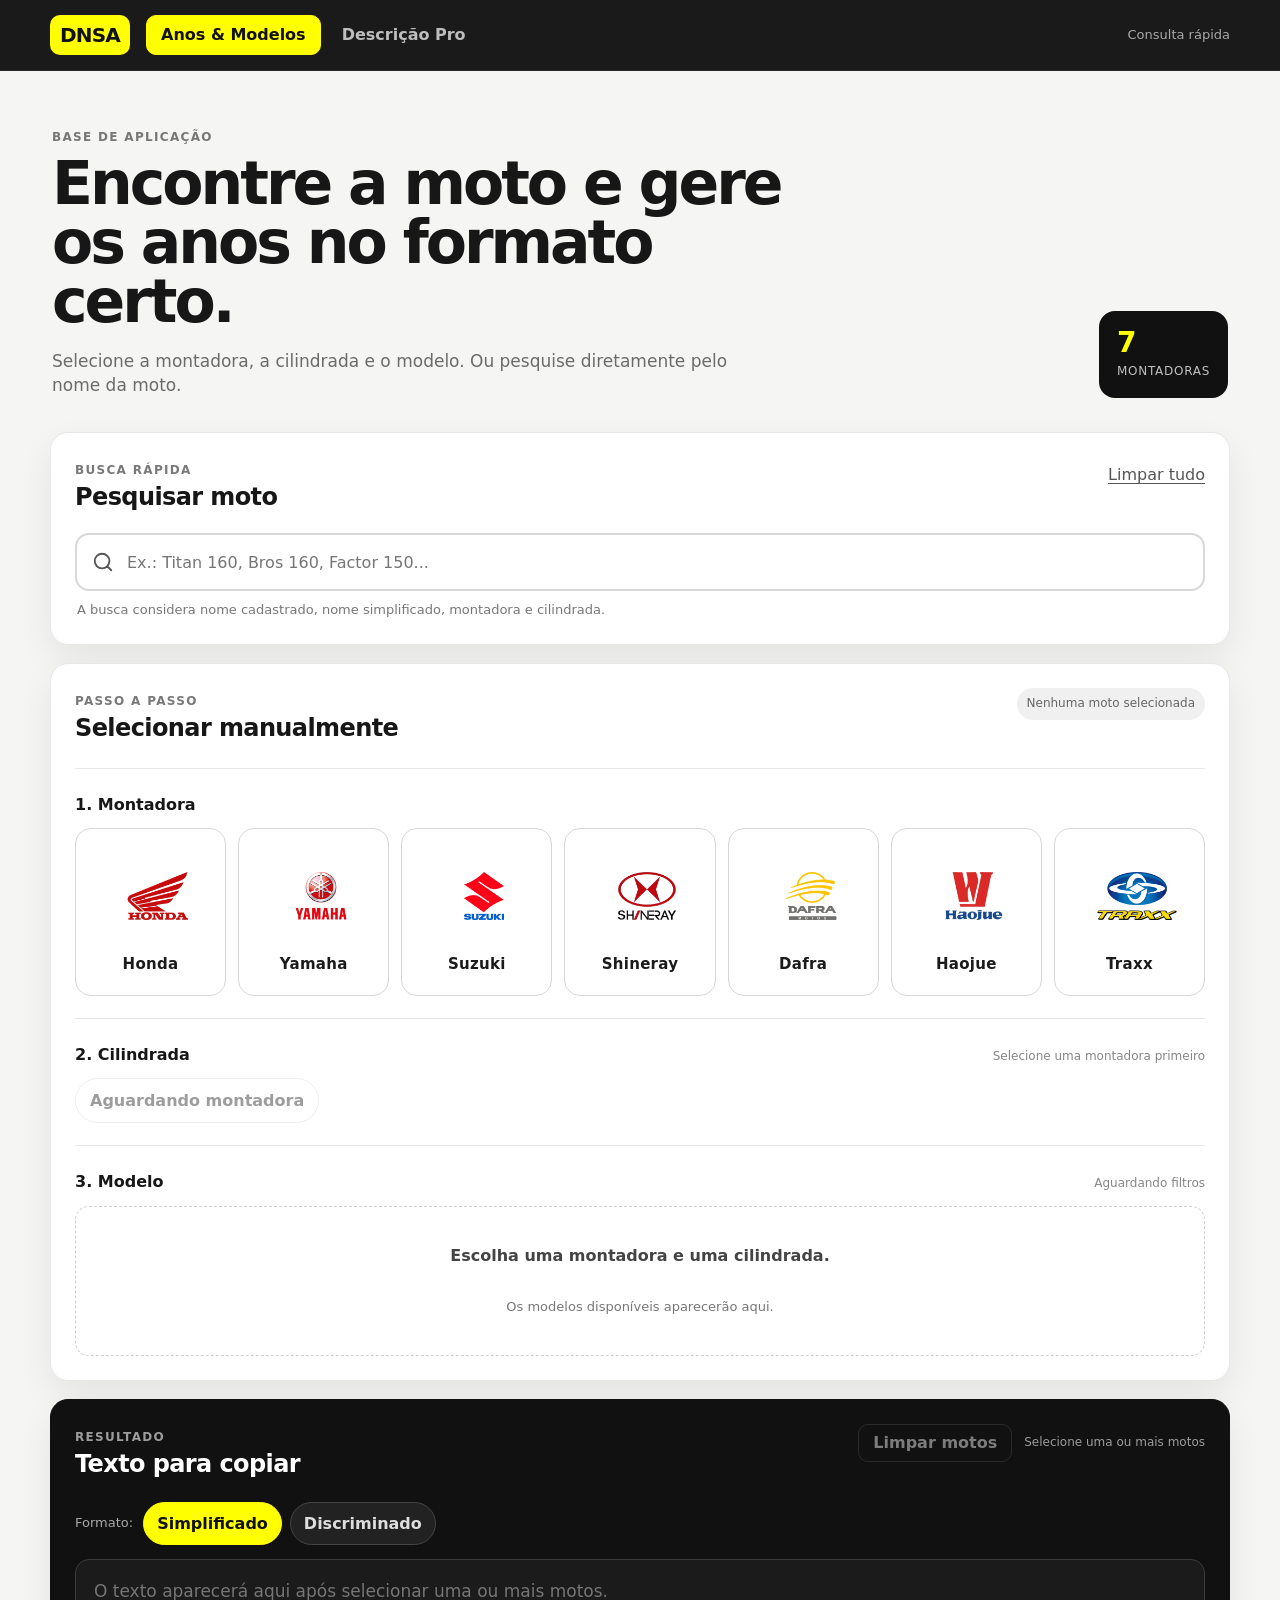
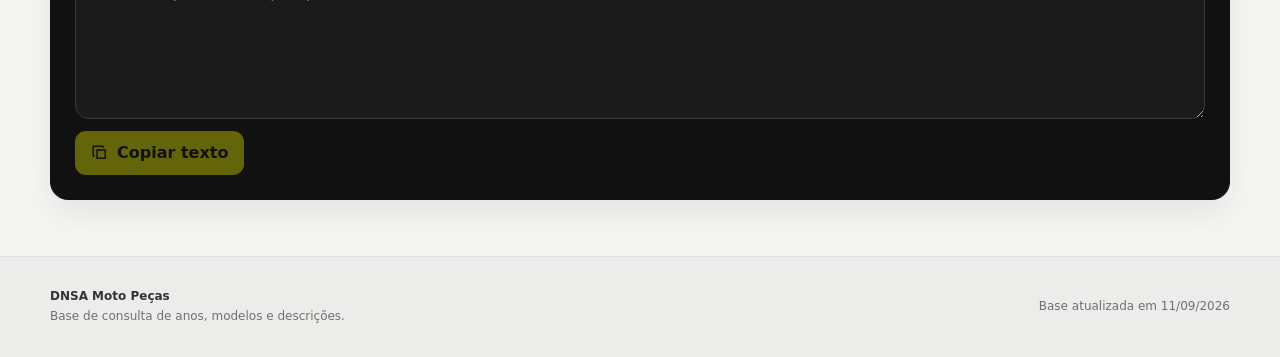
==== index.html @ 3f9e7175 "v1.0" ====
<!doctype html>
<html lang="pt-BR">
<head>
  <meta charset="utf-8">
  <meta name="viewport" content="width=device-width, initial-scale=1">
  <meta name="theme-color" content="#111111">
  <meta name="description" content="Consulta rápida de modelos de motocicletas, anos de aplicação e geração de descrições para anúncios.">
  <title>DNSA | Anos, Modelos e Descrição Pro</title>
  <link rel="icon" href="favicon.svg" type="image/svg+xml">
  <link rel="manifest" href="manifest.webmanifest">
  <link rel="stylesheet" href="styles.css?v=9">
  <link rel="stylesheet" href="descricao-pro.css?v=1">
</head>
<body>
  <header class="topbar">
    <div class="shell topbar__inner">
      <a class="brand brand--compact" href="./" aria-label="DNSA - início">
        <span class="brand__mark">DNSA</span>
      </a>

      <nav class="top-tabs" aria-label="Ferramentas">
        <button class="top-tab is-active" type="button" data-page-target="models" aria-pressed="true">Anos &amp; Modelos</button>
        <button class="top-tab" type="button" data-page-target="description" aria-pressed="false">Descrição Pro</button>
      </nav>

      <span class="topbar__badge">Consulta rápida</span>
    </div>
  </header>

  <div id="pageModels" class="app-page is-active" data-page="models">
    <main class="shell main">
      <section class="hero">
        <div>
          <p class="eyebrow">BASE DE APLICAÇÃO</p>
          <h1>Encontre a moto e gere os anos no formato certo.</h1>
          <p class="hero__copy">Selecione a montadora, a cilindrada e o modelo. Ou pesquise diretamente pelo nome da moto.</p>
        </div>
        <div class="hero__stats" aria-label="Resumo da base">
          <div><strong id="statMakes">0</strong><span>montadoras</span></div>
        </div>
      </section>

      <section class="search-card" aria-labelledby="search-title">
        <div class="section-heading">
          <div>
            <span class="step">Busca rápida</span>
            <h2 id="search-title">Pesquisar moto</h2>
          </div>
          <button class="link-button" id="clearAllBtn" type="button">Limpar tudo</button>
        </div>

        <div class="search-wrap">
          <svg class="search-icon" viewBox="0 0 24 24" aria-hidden="true"><path d="m21 21-4.35-4.35m2.35-5.65a8 8 0 1 1-16 0 8 8 0 0 1 16 0Z"/></svg>
          <input id="searchInput" type="search" autocomplete="off" placeholder="Ex.: Titan 160, Bros 160, Factor 150..." aria-label="Pesquisar modelo">
          <button id="clearSearchBtn" class="search-clear" type="button" aria-label="Limpar pesquisa" hidden>×</button>
          <div id="suggestions" class="suggestions" hidden></div>
        </div>
        <p class="hint">A busca considera nome cadastrado, nome simplificado, montadora e cilindrada.</p>
      </section>

      <section class="selector-card" aria-labelledby="selector-title">
        <div class="section-heading">
          <div>
            <span class="step">Passo a passo</span>
            <h2 id="selector-title">Selecionar manualmente</h2>
          </div>
          <span id="selectionStatus" class="status-pill">Nenhuma moto selecionada</span>
        </div>

        <div class="filter-block">
          <div class="filter-title-row">
            <h3>1. Montadora</h3>
            <span id="makeCount" class="muted"></span>
          </div>
          <div id="makeChips" class="chips" aria-label="Montadoras"></div>
        </div>

        <div class="filter-block">
          <div class="filter-title-row">
            <h3>2. Cilindrada</h3>
            <span id="ccHint" class="muted">Selecione uma montadora primeiro</span>
          </div>
          <div id="ccChips" class="chips chips--cc" aria-label="Cilindradas"></div>
        </div>

        <div class="filter-block filter-block--models">
          <div class="filter-title-row">
            <h3>3. Modelo</h3>
            <span id="modelCount" class="muted">Aguardando filtros</span>
          </div>
          <div id="modelsGrid" class="models-grid" aria-live="polite">
            <div class="empty-state">
              <strong>Escolha uma montadora e uma cilindrada.</strong>
              <span>Os modelos disponíveis aparecerão aqui.</span>
            </div>
          </div>
        </div>
      </section>

      <section id="resultSection" class="result-card" aria-labelledby="result-title">
        <div class="result-card__header">
          <div>
            <span class="step step--dark">Resultado</span>
            <h2 id="result-title">Texto para copiar</h2>
          </div>
          <div id="resultHeaderActions" class="result-header-actions">
            <button id="clearSelectedBtn" class="result-clear-btn" type="button" disabled>Limpar motos</button>
            <span id="resultMeta" class="result-meta">Selecione uma ou mais motos</span>
          </div>
        </div>

        <div class="format-row" role="group" aria-label="Formato do texto">
          <span class="format-label">Formato:</span>
          <button id="simpleBtn" type="button" class="format-btn is-active" aria-pressed="true">Simplificado</button>
          <button id="detailedBtn" type="button" class="format-btn" aria-pressed="false">Discriminado</button>
        </div>

        <div class="output-wrap">
          <textarea id="outputText" rows="4" readonly placeholder="O texto aparecerá aqui após selecionar a moto."></textarea>
          <button id="copyBtn" class="copy-btn" type="button" disabled>
            <svg viewBox="0 0 24 24" aria-hidden="true"><path d="M8 8h11v11H8zM5 16H3V3h13v2"/></svg>
            <span>Copiar texto</span>
          </button>
        </div>

        <div id="yearsPreview" class="years-preview" hidden>
          <span id="previewTitle" class="years-preview__label">Anos:</span>
          <div id="yearBadges" class="year-badges"></div>
        </div>
      </section>
    </main>
  </div>

  <div id="pageDescription" class="app-page" data-page="description" hidden>
    <main class="shell main">
      <section class="hero description-hero">
        <div>
          <p class="eyebrow">DESCRIÇÃO COM IA</p>
          <h1>Transforme dados secos em uma descrição pronta para vender.</h1>
          <p class="hero__copy">Cole o título e os produtos do kit. A IA cruza os modelos com a base de anos do site e monta uma descrição clara para Mercado Livre e Shopee.</p>
        </div>
        <div class="hero__stats" aria-label="Recurso">
          <div><strong>IA</strong><span>Descrição Pro</span></div>
        </div>
      </section>

      <section class="description-card" aria-labelledby="description-title">
        <div class="section-heading">
          <div>
            <span class="step">Entrada</span>
            <h2 id="description-title">Dados do anúncio</h2>
          </div>
          <button id="clearDescriptionBtn" class="link-button" type="button">Limpar</button>
        </div>

        <div class="description-form">
          <label class="field">
            <span class="field__label">Título</span>
            <input id="adTitleInput" type="text" autocomplete="off" placeholder="Ex.: Par Coxim Apoio Tanque Dianteiro Bros 125, Bros 150, Falcon">
          </label>

          <label class="field">
            <span class="field__label">Produtos do kit</span>
            <textarea id="kitProductsInput" rows="8" placeholder="Cole os produtos exatamente como estão cadastrados, todos no mesmo bloco."></textarea>
          </label>

          <p class="description-hint">A IA usa a base local de motos e anos como referência de aplicação. Ela não deve inventar anos fora da base.</p>

          <button id="generateDescriptionBtn" class="ai-generate-btn" type="button">
            <span class="ai-generate-btn__icon">✦</span>
            <span>Gerar descrição</span>
          </button>

          <div id="descriptionStatus" class="description-status" role="status" aria-live="polite"></div>
        </div>
      </section>

      <section id="descriptionResultCard" class="description-result-card" aria-labelledby="description-result-title">
        <div class="description-result-card__header">
          <div>
            <span class="step step--dark">Resultado</span>
            <h2 id="description-result-title">Descrição pronta</h2>
          </div>
          <span id="applicationMatchMeta" class="result-meta">Aguardando geração</span>
        </div>

        <div class="output-wrap description-output-wrap">
          <textarea id="descriptionOutput" rows="18" readonly placeholder="A descrição gerada aparecerá aqui."></textarea>
          <button id="copyDescriptionBtn" class="copy-btn" type="button" disabled>
            <svg viewBox="0 0 24 24" aria-hidden="true"><path d="M8 8h11v11H8zM5 16H3V3h13v2"/></svg>
            <span>Copiar descrição</span>
          </button>
        </div>
      </section>
    </main>
  </div>

  <div id="toast" class="toast" role="status" aria-live="polite">Texto copiado!</div>

  <footer class="footer">
    <div class="shell footer__inner">
      <div>
        <strong>DNSA Moto Peças</strong>
        <span>Base de consulta de anos, modelos e descrições.</span>
      </div>
      <span>Base atualizada em 11/09/2026</span>
    </div>
  </footer>

  <script src="data.js?v=9"></script>
  <script src="app.js?v=9"></script>
  <script>
  window.DNSA_AI_ENDPOINT = "https://dnsa-descricao-pro.ecommercednsa.workers.dev";
  </script>
  <script src="descricao-pro.js?v=2"></script>
</body>
</html>
---- styles.css ----
:root {
  --yellow: #ffff00;
  --black: #111111;
  --ink: #171717;
  --muted: #6b6b6b;
  --line: #e7e7e7;
  --surface: #ffffff;
  --page: #f5f5f3;
  --soft: #f0f0ed;
  --radius: 18px;
  --shadow: 0 14px 35px rgba(0,0,0,.07);
}

* { box-sizing: border-box; }

html { scroll-behavior: smooth; }

body {
  margin: 0;
  font-family: Inter, ui-sans-serif, system-ui, -apple-system, BlinkMacSystemFont, "Segoe UI", sans-serif;
  color: var(--ink);
  background: var(--page);
  line-height: 1.45;
}

button, input, textarea { font: inherit; }

button { cursor: pointer; }

.shell {
  width: min(1180px, calc(100% - 32px));
  margin: 0 auto;
}

.topbar {
  position: sticky;
  top: 0;
  z-index: 30;
  background: rgba(17,17,17,.96);
  border-bottom: 1px solid #292929;
  backdrop-filter: blur(12px);
}

.topbar__inner {
  min-height: 70px;
  display: flex;
  align-items: center;
  justify-content: space-between;
  gap: 16px;
}

.brand {
  display: inline-flex;
  align-items: center;
  gap: 10px;
  color: white;
  text-decoration: none;
  font-weight: 800;
}

.brand__mark {
  display: inline-grid;
  place-items: center;
  min-width: 72px;
  height: 40px;
  padding: 0 10px;
  border-radius: 10px;
  background: var(--yellow);
  color: var(--black);
  letter-spacing: -.04em;
  font-size: 20px;
}

.brand__text { font-size: 16px; color: #e6e6e6; }

.topbar__badge {
  color: #a8a8a8;
  font-size: 13px;
}

.main { padding: 34px 0 56px; }

.hero {
  display: grid;
  grid-template-columns: minmax(0, 1fr) auto;
  gap: 32px;
  align-items: end;
  padding: 24px 2px 34px;
}

.eyebrow, .step {
  margin: 0 0 8px;
  font-size: 12px;
  font-weight: 900;
  letter-spacing: .11em;
  text-transform: uppercase;
}

.eyebrow { color: #777; }

.hero h1 {
  max-width: 760px;
  margin: 0;
  font-size: clamp(34px, 5vw, 60px);
  line-height: .98;
  letter-spacing: -.05em;
}

.hero__copy {
  max-width: 720px;
  margin: 18px 0 0;
  color: var(--muted);
  font-size: 17px;
}

.hero__stats {
  display: flex;
  gap: 12px;
}

.hero__stats > div {
  min-width: 116px;
  padding: 18px;
  background: var(--black);
  color: white;
  border-radius: 16px;
}

.hero__stats strong {
  display: block;
  font-size: 28px;
  line-height: 1;
  color: var(--yellow);
}

.hero__stats span {
  display: block;
  margin-top: 6px;
  color: #bfbfbf;
  font-size: 12px;
  text-transform: uppercase;
  letter-spacing: .06em;
}

.search-card, .selector-card, .result-card {
  background: var(--surface);
  border: 1px solid var(--line);
  border-radius: var(--radius);
  box-shadow: var(--shadow);
}

.search-card, .selector-card { padding: 24px; }
.selector-card { margin-top: 18px; }

.section-heading, .result-card__header {
  display: flex;
  align-items: flex-start;
  justify-content: space-between;
  gap: 18px;
}

.section-heading h2, .result-card h2 {
  margin: 0;
  font-size: 24px;
  letter-spacing: -.025em;
}

.step { color: #797979; }

.link-button {
  border: 0;
  background: transparent;
  color: #555;
  text-decoration: underline;
  text-underline-offset: 3px;
  padding: 6px 0;
}

.link-button:hover { color: #000; }

.search-wrap {
  position: relative;
  margin-top: 18px;
}

.search-wrap input {
  width: 100%;
  height: 58px;
  padding: 0 54px 0 50px;
  border: 2px solid #d8d8d8;
  border-radius: 14px;
  outline: none;
  background: #fff;
  color: #111;
  font-size: 16px;
  transition: .18s ease;
}

.search-wrap input:focus {
  border-color: #111;
  box-shadow: 0 0 0 4px rgba(255,255,0,.45);
}

.search-icon {
  position: absolute;
  left: 17px;
  top: 18px;
  width: 22px;
  height: 22px;
  fill: none;
  stroke: #555;
  stroke-width: 2;
  stroke-linecap: round;
  z-index: 2;
}

.search-clear {
  position: absolute;
  right: 11px;
  top: 10px;
  width: 38px;
  height: 38px;
  border: 0;
  border-radius: 10px;
  background: #eee;
  color: #444;
  font-size: 26px;
  line-height: 1;
}

.suggestions {
  position: absolute;
  left: 0;
  right: 0;
  top: calc(100% + 8px);
  z-index: 20;
  overflow: hidden;
  border: 1px solid #d8d8d8;
  border-radius: 14px;
  background: white;
  box-shadow: 0 18px 45px rgba(0,0,0,.14);
}

.suggestion {
  display: grid;
  grid-template-columns: 1fr auto;
  width: 100%;
  gap: 12px;
  padding: 12px 14px;
  border: 0;
  border-bottom: 1px solid #eeeeee;
  background: white;
  text-align: left;
}

.suggestion:last-child { border-bottom: 0; }
.suggestion:hover, .suggestion:focus { background: #fafadf; outline: 0; }
.suggestion strong { display: block; }
.suggestion small { display: block; margin-top: 2px; color: #777; }
.suggestion__years { align-self: center; font-size: 12px; color: #555; white-space: nowrap; }

.hint {
  margin: 10px 2px 0;
  color: #777;
  font-size: 13px;
}

.status-pill {
  display: inline-flex;
  align-items: center;
  min-height: 32px;
  padding: 6px 10px;
  border-radius: 999px;
  background: #f0f0f0;
  color: #666;
  font-size: 12px;
  white-space: nowrap;
}

.status-pill.is-selected {
  background: #111;
  color: var(--yellow);
}

.filter-block {
  padding-top: 24px;
  margin-top: 22px;
  border-top: 1px solid var(--line);
}

.filter-title-row {
  display: flex;
  justify-content: space-between;
  align-items: baseline;
  gap: 16px;
  margin-bottom: 12px;
}

.filter-title-row h3 {
  margin: 0;
  font-size: 16px;
}

.muted {
  color: #868686;
  font-size: 12px;
}

.make-grid {
  display: grid;
  grid-template-columns: repeat(4, minmax(0, 1fr));
  gap: 12px;
}

.make-card {
  min-width: 0;
  min-height: 168px;
  padding: 16px 12px 14px;
  border: 1px solid #d7d7d7;
  border-radius: 16px;
  background: #fff;
  color: #1b1b1b;
  display: flex;
  flex-direction: column;
  align-items: center;
  justify-content: center;
  gap: 12px;
  text-align: center;
  transition: .16s ease;
}

.make-card:hover {
  border-color: #111;
  transform: translateY(-2px);
  box-shadow: 0 10px 24px rgba(0,0,0,.07);
}

.make-card.is-active {
  border-color: #111;
  box-shadow: inset 0 0 0 2px #111, 0 0 0 3px var(--yellow);
  background: #ffffe9;
}

.make-card__logo-wrap {
  width: 100%;
  height: 92px;
  display: grid;
  place-items: center;
  overflow: hidden;
  border-radius: 10px;
  background: #fff;
}

.make-card__logo {
  display: block;
  max-width: 140px;
  max-height: 88px;
  width: auto;
  height: auto;
  object-fit: contain;
}


.make-card__fallback {
  width: 72px;
  height: 72px;
  display: grid;
  place-items: center;
  border-radius: 50%;
  background: #111;
  color: var(--yellow);
  font-size: 22px;
  font-weight: 900;
}

.make-card strong {
  font-size: 15px;
  letter-spacing: .02em;
}

.chips {
  display: flex;
  flex-wrap: wrap;
  gap: 8px;
}

.chip {
  border: 1px solid #d8d8d8;
  border-radius: 999px;
  padding: 10px 14px;
  background: white;
  color: #282828;
  font-weight: 750;
  transition: .15s ease;
}

.chip:hover {
  border-color: #888;
  transform: translateY(-1px);
}

.chip.is-active {
  background: var(--yellow);
  border-color: var(--black);
  color: var(--black);
  box-shadow: 0 0 0 2px #111;
}

.chip:disabled {
  cursor: not-allowed;
  opacity: .45;
  transform: none;
}

.chips--cc .chip { min-width: 76px; }

.models-grid {
  display: grid;
  grid-template-columns: repeat(3, minmax(0, 1fr));
  gap: 12px;
}

.model-card {
  display: flex;
  flex-direction: column;
  min-height: 128px;
  padding: 15px;
  border: 1px solid #dedede;
  border-radius: 14px;
  background: #fff;
  text-align: left;
  transition: .16s ease;
}

.model-card:hover {
  border-color: #111;
  transform: translateY(-2px);
  box-shadow: 0 10px 22px rgba(0,0,0,.06);
}

.model-card.is-selected {
  border-color: #111;
  box-shadow: inset 0 0 0 2px #111;
  background: #ffffe6;
}

.model-card__top {
  display: flex;
  align-items: center;
  justify-content: space-between;
  gap: 8px;
  margin-bottom: 9px;
}

.model-card__make {
  color: #777;
  font-size: 10px;
  font-weight: 900;
  letter-spacing: .07em;
}

.model-card__cc {
  border-radius: 999px;
  background: #111;
  color: var(--yellow);
  padding: 4px 7px;
  font-size: 10px;
  font-weight: 900;
}

.model-card strong {
  font-size: 15px;
  line-height: 1.25;
}

.model-card__years {
  margin-top: auto;
  padding-top: 9px;
  color: #666;
  font-size: 12px;
}

.empty-state {
  grid-column: 1 / -1;
  display: grid;
  place-items: center;
  min-height: 150px;
  padding: 24px;
  border: 1px dashed #cfcfcf;
  border-radius: 14px;
  color: #777;
  text-align: center;
}

.empty-state strong { color: #444; }
.empty-state span { margin-top: 4px; font-size: 13px; }

.result-card {
  margin-top: 18px;
  overflow: hidden;
  background: #111;
  border-color: #111;
  color: #fff;
}

.result-card__header { padding: 24px 24px 0; }
.result-header-actions {
  display: flex;
  align-items: center;
  gap: 12px;
  flex-wrap: wrap;
  justify-content: flex-end;
}

.result-clear-btn {
  min-height: 38px;
  padding: 0 14px;
  border: 1px solid #4a4a4a;
  border-radius: 10px;
  background: transparent;
  color: #fff;
  font-weight: 800;
}

.result-clear-btn:hover:not(:disabled) {
  border-color: var(--yellow);
  color: var(--yellow);
}

.result-clear-btn:disabled {
  cursor: not-allowed;
  opacity: .45;
}
.step--dark { color: #9d9d9d; }
.result-meta { color: #9d9d9d; font-size: 12px; }

.format-row {
  display: flex;
  flex-wrap: wrap;
  align-items: center;
  gap: 8px;
  padding: 20px 24px 14px;
}

.format-label { color: #a8a8a8; font-size: 13px; margin-right: 2px; }

.format-btn {
  border: 1px solid #444;
  border-radius: 999px;
  background: #222;
  color: #ddd;
  padding: 9px 13px;
  font-weight: 750;
}

.format-btn.is-active {
  background: var(--yellow);
  border-color: var(--yellow);
  color: #111;
}

.output-wrap {
  padding: 0 24px 24px;
}

.output-wrap textarea {
  display: block;
  width: 100%;
  min-height: 160px;
  resize: vertical;
  border: 1px solid #3c3c3c;
  border-radius: 14px;
  outline: none;
  padding: 18px;
  background: #1b1b1b;
  color: white;
  font-size: 17px;
  line-height: 1.6;
}

.output-wrap textarea:focus { border-color: var(--yellow); }

.copy-btn {
  display: inline-flex;
  align-items: center;
  gap: 8px;
  min-height: 44px;
  margin-top: 12px;
  padding: 0 16px;
  border: 0;
  border-radius: 11px;
  background: var(--yellow);
  color: #111;
  font-weight: 900;
}

.copy-btn:disabled {
  cursor: not-allowed;
  opacity: .35;
}

.copy-btn svg {
  width: 18px;
  height: 18px;
  fill: none;
  stroke: currentColor;
  stroke-width: 2;
  stroke-linejoin: round;
}

.years-preview {
  padding: 18px 24px 24px;
  border-top: 1px solid #2c2c2c;
}

.years-preview__label {
  display: block;
  margin-bottom: 9px;
  color: #aaa;
  font-size: 12px;
}

.year-badges {
  display: flex;
  flex-wrap: wrap;
  gap: 6px;
}

.year-badge {
  padding: 5px 8px;
  border-radius: 7px;
  background: #292929;
  color: #e8e8e8;
  font-size: 12px;
}

.toast {
  position: fixed;
  left: 50%;
  bottom: 24px;
  z-index: 50;
  transform: translate(-50%, 20px);
  opacity: 0;
  pointer-events: none;
  border-radius: 999px;
  padding: 11px 16px;
  background: #111;
  color: var(--yellow);
  box-shadow: 0 12px 30px rgba(0,0,0,.25);
  font-weight: 800;
  transition: .2s ease;
}

.toast.is-visible {
  transform: translate(-50%, 0);
  opacity: 1;
}

.footer {
  border-top: 1px solid #dedede;
  background: #ececea;
}

.footer__inner {
  min-height: 100px;
  display: flex;
  align-items: center;
  justify-content: space-between;
  gap: 24px;
  color: #707070;
  font-size: 12px;
}

.footer__inner div { display: grid; gap: 3px; }
.footer__inner strong { color: #333; }

.make-grid {
  display: grid;
  grid-template-columns: repeat(7, minmax(0, 1fr));
  gap: 12px;
}

@media (max-width: 860px) {
  .hero { grid-template-columns: 1fr; }
  .hero__stats { justify-content: flex-start; }
  .models-grid { grid-template-columns: repeat(2, minmax(0, 1fr)); }
  .make-grid { grid-template-columns: repeat(3, minmax(130px, 1fr)); }
}


@media (max-width: 580px) {
  .shell { width: min(100% - 20px, 1180px); }
  .topbar__inner { min-height: 62px; }
  .brand__text, .topbar__badge { display: none; }
  .main { padding-top: 20px; }
  .hero { gap: 22px; padding-bottom: 26px; }
  .hero h1 { font-size: 38px; }
  .hero__copy { font-size: 15px; }
  .hero__stats { width: 100%; }
  .hero__stats > div { flex: 1; min-width: 0; }
  .search-card, .selector-card { padding: 18px; }
  .section-heading { align-items: center; }
  .section-heading h2, .result-card h2 { font-size: 20px; }
  .status-pill { display: none; }
  .models-grid { grid-template-columns: 1fr; }
  .make-grid { grid-template-columns: repeat(2, minmax(0, 1fr)); gap: 9px; }
  .make-card { min-height: 148px; padding: 14px 10px; }
  .make-card__logo-wrap { height: 82px; }
  .make-card__logo { max-width: 120px; max-height: 76px; }
  .model-card { min-height: 110px; }
  .result-card__header, .format-row, .output-wrap, .years-preview { padding-left: 18px; padding-right: 18px; }
  .result-header-actions { width: 100%; justify-content: space-between; }
  .footer__inner { padding: 20px 0; align-items: flex-start; flex-direction: column; justify-content: center; }
}
---- descricao-pro.css ----
/* Descrição Pro + navegação.
   O styles.css original permanece separado e sem alterações de layout. */

.brand--compact { flex: 0 0 auto; }

.top-tabs {
  display: flex;
  align-items: center;
  gap: 6px;
  margin-right: auto;
}

.top-tab {
  min-height: 40px;
  padding: 0 14px;
  border: 1px solid transparent;
  border-radius: 10px;
  background: transparent;
  color: #bdbdbd;
  font-weight: 850;
  transition: .16s ease;
}

.top-tab:hover { color: #fff; background: #252525; }

.top-tab.is-active {
  background: var(--yellow);
  color: #111;
  border-color: var(--yellow);
}

.app-page[hidden] { display: none !important; }
.description-hero h1 { max-width: 880px; }

.description-card,
.description-result-card {
  margin-top: 18px;
  background: var(--surface);
  border: 1px solid var(--line);
  border-radius: var(--radius);
  box-shadow: var(--shadow);
}

.description-card { padding: 24px; }

.description-form {
  display: grid;
  gap: 18px;
  margin-top: 22px;
}

.field { display: grid; gap: 8px; }

.field__label {
  font-size: 13px;
  font-weight: 900;
  color: #343434;
}

.field input,
.field textarea {
  width: 100%;
  border: 2px solid #d8d8d8;
  border-radius: 14px;
  outline: none;
  background: #fff;
  color: #111;
  transition: .18s ease;
}

.field input { height: 56px; padding: 0 16px; }

.field textarea {
  min-height: 190px;
  resize: vertical;
  padding: 16px;
  line-height: 1.55;
}

.field input:focus,
.field textarea:focus {
  border-color: #111;
  box-shadow: 0 0 0 4px rgba(255,255,0,.45);
}

.description-hint {
  margin: -3px 0 0;
  color: #777;
  font-size: 13px;
}

.ai-generate-btn {
  display: inline-flex;
  align-items: center;
  justify-content: center;
  gap: 9px;
  width: fit-content;
  min-height: 48px;
  padding: 0 19px;
  border: 0;
  border-radius: 12px;
  background: #111;
  color: var(--yellow);
  font-weight: 900;
  transition: .16s ease;
}

.ai-generate-btn:hover:not(:disabled) {
  transform: translateY(-1px);
  box-shadow: 0 10px 22px rgba(0,0,0,.12);
}

.ai-generate-btn:disabled {
  cursor: wait;
  opacity: .58;
}

.ai-generate-btn__icon { font-size: 19px; }

.description-status {
  min-height: 20px;
  color: #666;
  font-size: 13px;
}

.description-status.is-error {
  color: #a00000;
  font-weight: 700;
}

.description-result-card {
  overflow: hidden;
  background: #111;
  border-color: #111;
  color: #fff;
}

.description-result-card__header {
  display: flex;
  align-items: flex-start;
  justify-content: space-between;
  gap: 18px;
  padding: 24px 24px 0;
}

.description-result-card h2 {
  margin: 0;
  font-size: 24px;
  letter-spacing: -.025em;
}

.description-output-wrap { padding-top: 20px; }

.description-output-wrap textarea {
  min-height: 420px;
  white-space: pre-wrap;
}

@media (max-width: 760px) {
  .topbar__inner {
    flex-wrap: wrap;
    padding: 10px 0;
  }

  .top-tabs {
    order: 3;
    width: 100%;
  }

  .top-tab { flex: 1; }

  .description-result-card__header {
    flex-direction: column;
  }

  .ai-generate-btn { width: 100%; }
}
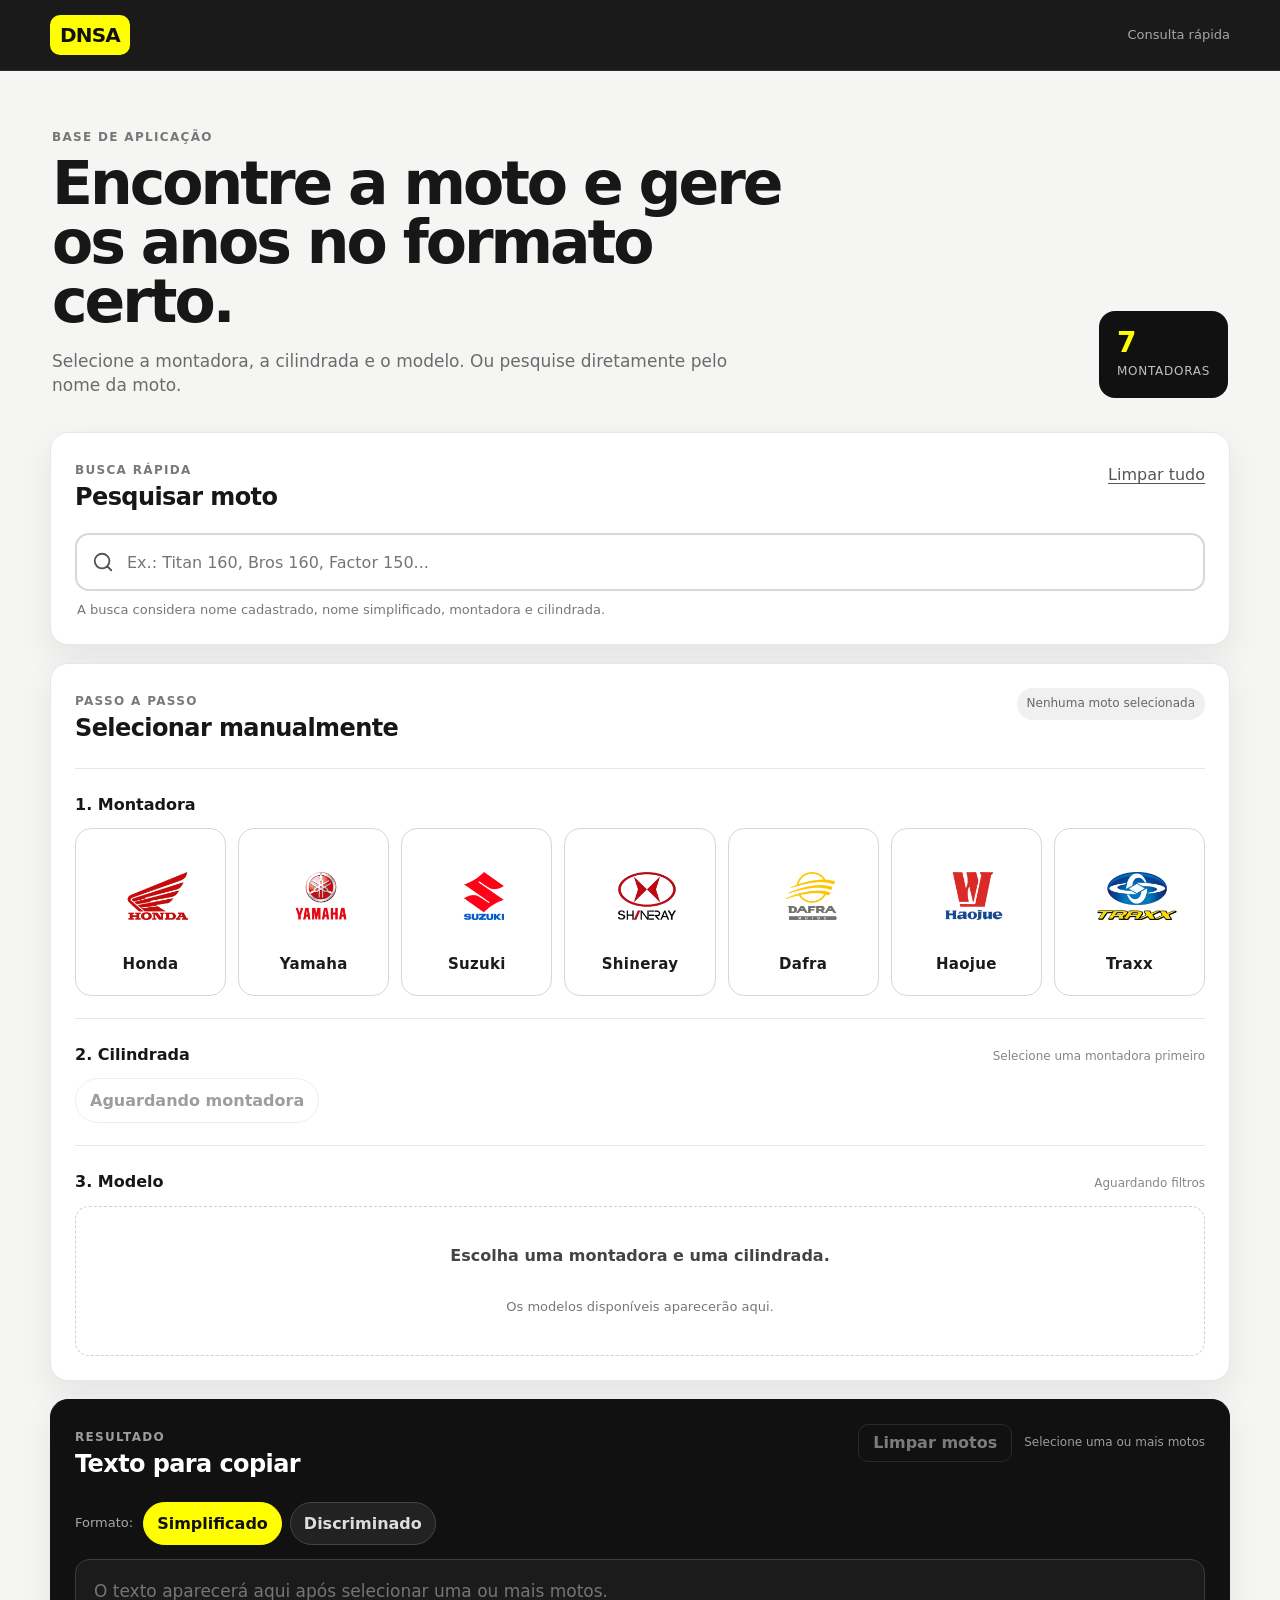
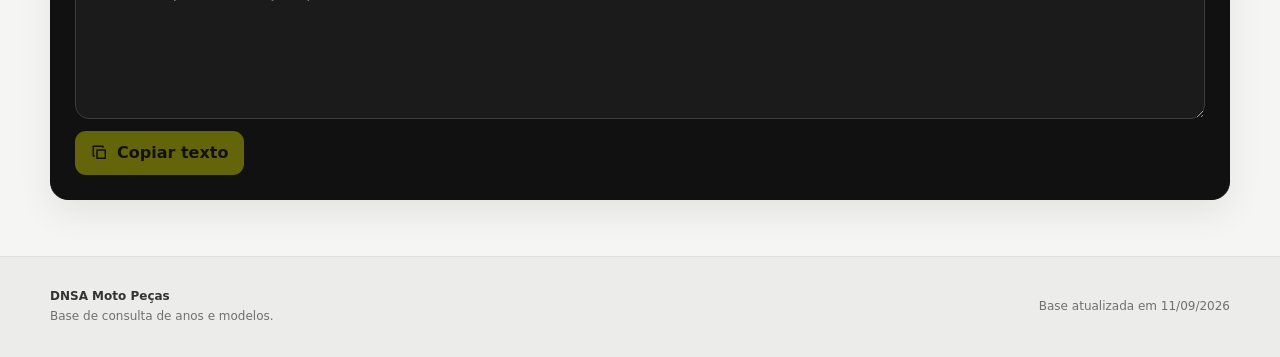
==== commit 67c5a0c4: "V1.0" ====
--- a/index.html
+++ b/index.html
@@ -4,12 +4,11 @@
   <meta charset="utf-8">
   <meta name="viewport" content="width=device-width, initial-scale=1">
   <meta name="theme-color" content="#111111">
-  <meta name="description" content="Consulta rápida de modelos de motocicletas, anos de aplicação e geração de descrições para anúncios.">
-  <title>DNSA | Anos, Modelos e Descrição Pro</title>
+  <meta name="description" content="Consulta rápida de modelos de motocicletas e anos de aplicação.">
+  <title>DNSA | Anos e Modelos</title>
   <link rel="icon" href="favicon.svg" type="image/svg+xml">
   <link rel="manifest" href="manifest.webmanifest">
-  <link rel="stylesheet" href="styles.css?v=9">
-  <link rel="stylesheet" href="descricao-pro.css?v=1">
+  <link rel="stylesheet" href="styles.css?v=10">
 </head>
 <body>
   <header class="topbar">
@@ -17,11 +16,6 @@
       <a class="brand brand--compact" href="./" aria-label="DNSA - início">
         <span class="brand__mark">DNSA</span>
       </a>
-
-      <nav class="top-tabs" aria-label="Ferramentas">
-        <button class="top-tab is-active" type="button" data-page-target="models" aria-pressed="true">Anos &amp; Modelos</button>
-        <button class="top-tab" type="button" data-page-target="description" aria-pressed="false">Descrição Pro</button>
-      </nav>
 
       <span class="topbar__badge">Consulta rápida</span>
     </div>
@@ -131,77 +125,13 @@
     </main>
   </div>
 
-  <div id="pageDescription" class="app-page" data-page="description" hidden>
-    <main class="shell main">
-      <section class="hero description-hero">
-        <div>
-          <p class="eyebrow">DESCRIÇÃO COM IA</p>
-          <h1>Transforme dados secos em uma descrição pronta para vender.</h1>
-          <p class="hero__copy">Cole o título e os produtos do kit. A IA cruza os modelos com a base de anos do site e monta uma descrição clara para Mercado Livre e Shopee.</p>
-        </div>
-        <div class="hero__stats" aria-label="Recurso">
-          <div><strong>IA</strong><span>Descrição Pro</span></div>
-        </div>
-      </section>
-
-      <section class="description-card" aria-labelledby="description-title">
-        <div class="section-heading">
-          <div>
-            <span class="step">Entrada</span>
-            <h2 id="description-title">Dados do anúncio</h2>
-          </div>
-          <button id="clearDescriptionBtn" class="link-button" type="button">Limpar</button>
-        </div>
-
-        <div class="description-form">
-          <label class="field">
-            <span class="field__label">Título</span>
-            <input id="adTitleInput" type="text" autocomplete="off" placeholder="Ex.: Par Coxim Apoio Tanque Dianteiro Bros 125, Bros 150, Falcon">
-          </label>
-
-          <label class="field">
-            <span class="field__label">Produtos do kit</span>
-            <textarea id="kitProductsInput" rows="8" placeholder="Cole os produtos exatamente como estão cadastrados, todos no mesmo bloco."></textarea>
-          </label>
-
-          <p class="description-hint">A IA usa a base local de motos e anos como referência de aplicação. Ela não deve inventar anos fora da base.</p>
-
-          <button id="generateDescriptionBtn" class="ai-generate-btn" type="button">
-            <span class="ai-generate-btn__icon">✦</span>
-            <span>Gerar descrição</span>
-          </button>
-
-          <div id="descriptionStatus" class="description-status" role="status" aria-live="polite"></div>
-        </div>
-      </section>
-
-      <section id="descriptionResultCard" class="description-result-card" aria-labelledby="description-result-title">
-        <div class="description-result-card__header">
-          <div>
-            <span class="step step--dark">Resultado</span>
-            <h2 id="description-result-title">Descrição pronta</h2>
-          </div>
-          <span id="applicationMatchMeta" class="result-meta">Aguardando geração</span>
-        </div>
-
-        <div class="output-wrap description-output-wrap">
-          <textarea id="descriptionOutput" rows="18" readonly placeholder="A descrição gerada aparecerá aqui."></textarea>
-          <button id="copyDescriptionBtn" class="copy-btn" type="button" disabled>
-            <svg viewBox="0 0 24 24" aria-hidden="true"><path d="M8 8h11v11H8zM5 16H3V3h13v2"/></svg>
-            <span>Copiar descrição</span>
-          </button>
-        </div>
-      </section>
-    </main>
-  </div>
-
   <div id="toast" class="toast" role="status" aria-live="polite">Texto copiado!</div>
 
   <footer class="footer">
     <div class="shell footer__inner">
       <div>
         <strong>DNSA Moto Peças</strong>
-        <span>Base de consulta de anos, modelos e descrições.</span>
+        <span>Base de consulta de anos e modelos.</span>
       </div>
       <span>Base atualizada em 11/09/2026</span>
     </div>
@@ -209,9 +139,5 @@
 
   <script src="data.js?v=9"></script>
   <script src="app.js?v=9"></script>
-  <script>
-  window.DNSA_AI_ENDPOINT = "https://dnsa-descricao-pro.ecommercednsa.workers.dev";
-  </script>
-  <script src="descricao-pro.js?v=2"></script>
 </body>
 </html>
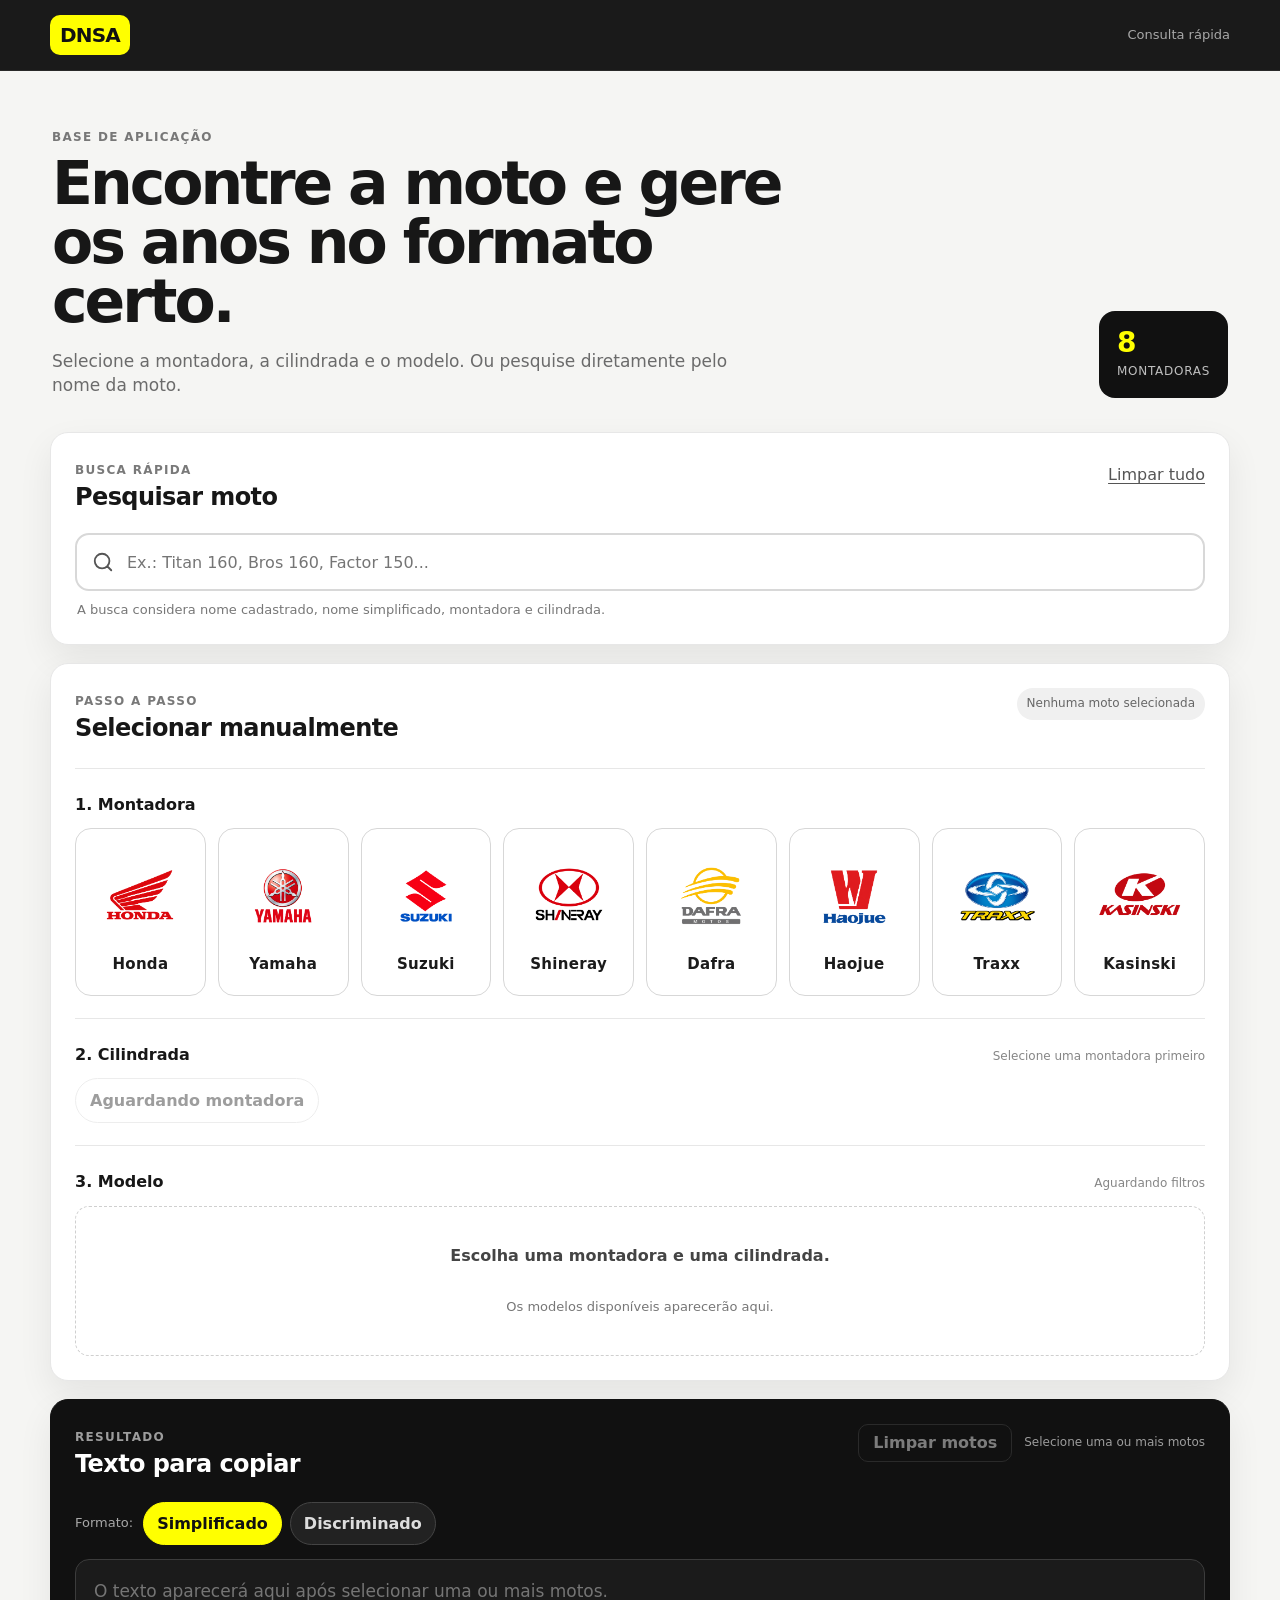
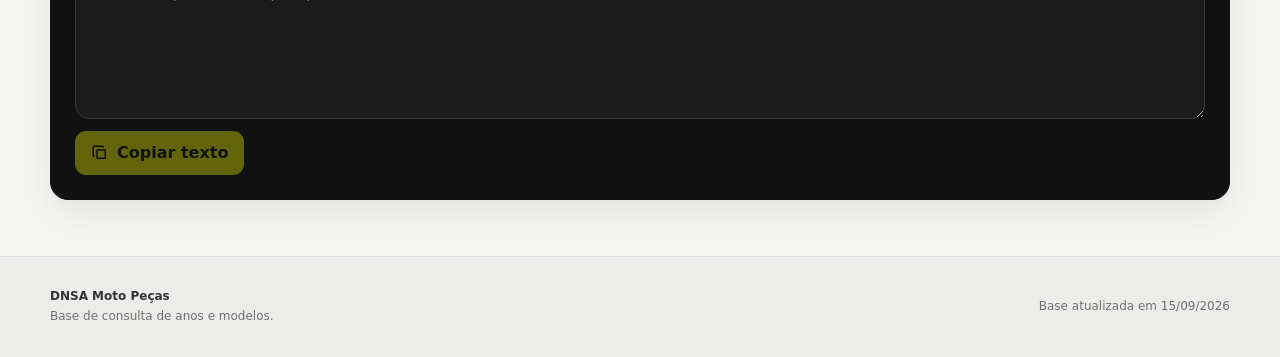
==== commit 288cb0d5: "V1.2" ====
--- a/index.html
+++ b/index.html
@@ -133,11 +133,11 @@
         <strong>DNSA Moto Peças</strong>
         <span>Base de consulta de anos e modelos.</span>
       </div>
-      <span>Base atualizada em 11/09/2026</span>
+      <span>Base atualizada em 15/09/2026</span>
     </div>
   </footer>
 
-  <script src="data.js?v=9"></script>
-  <script src="app.js?v=9"></script>
+  <script src="data.js?v=10"></script>
+  <script src="app.js?v=10"></script>
 </body>
 </html>
--- a/styles.css
+++ b/styles.css
@@ -676,7 +676,7 @@
 
 .make-grid {
   display: grid;
-  grid-template-columns: repeat(7, minmax(0, 1fr));
+  grid-template-columns: repeat(8, minmax(0, 1fr));
   gap: 12px;
 }
 
